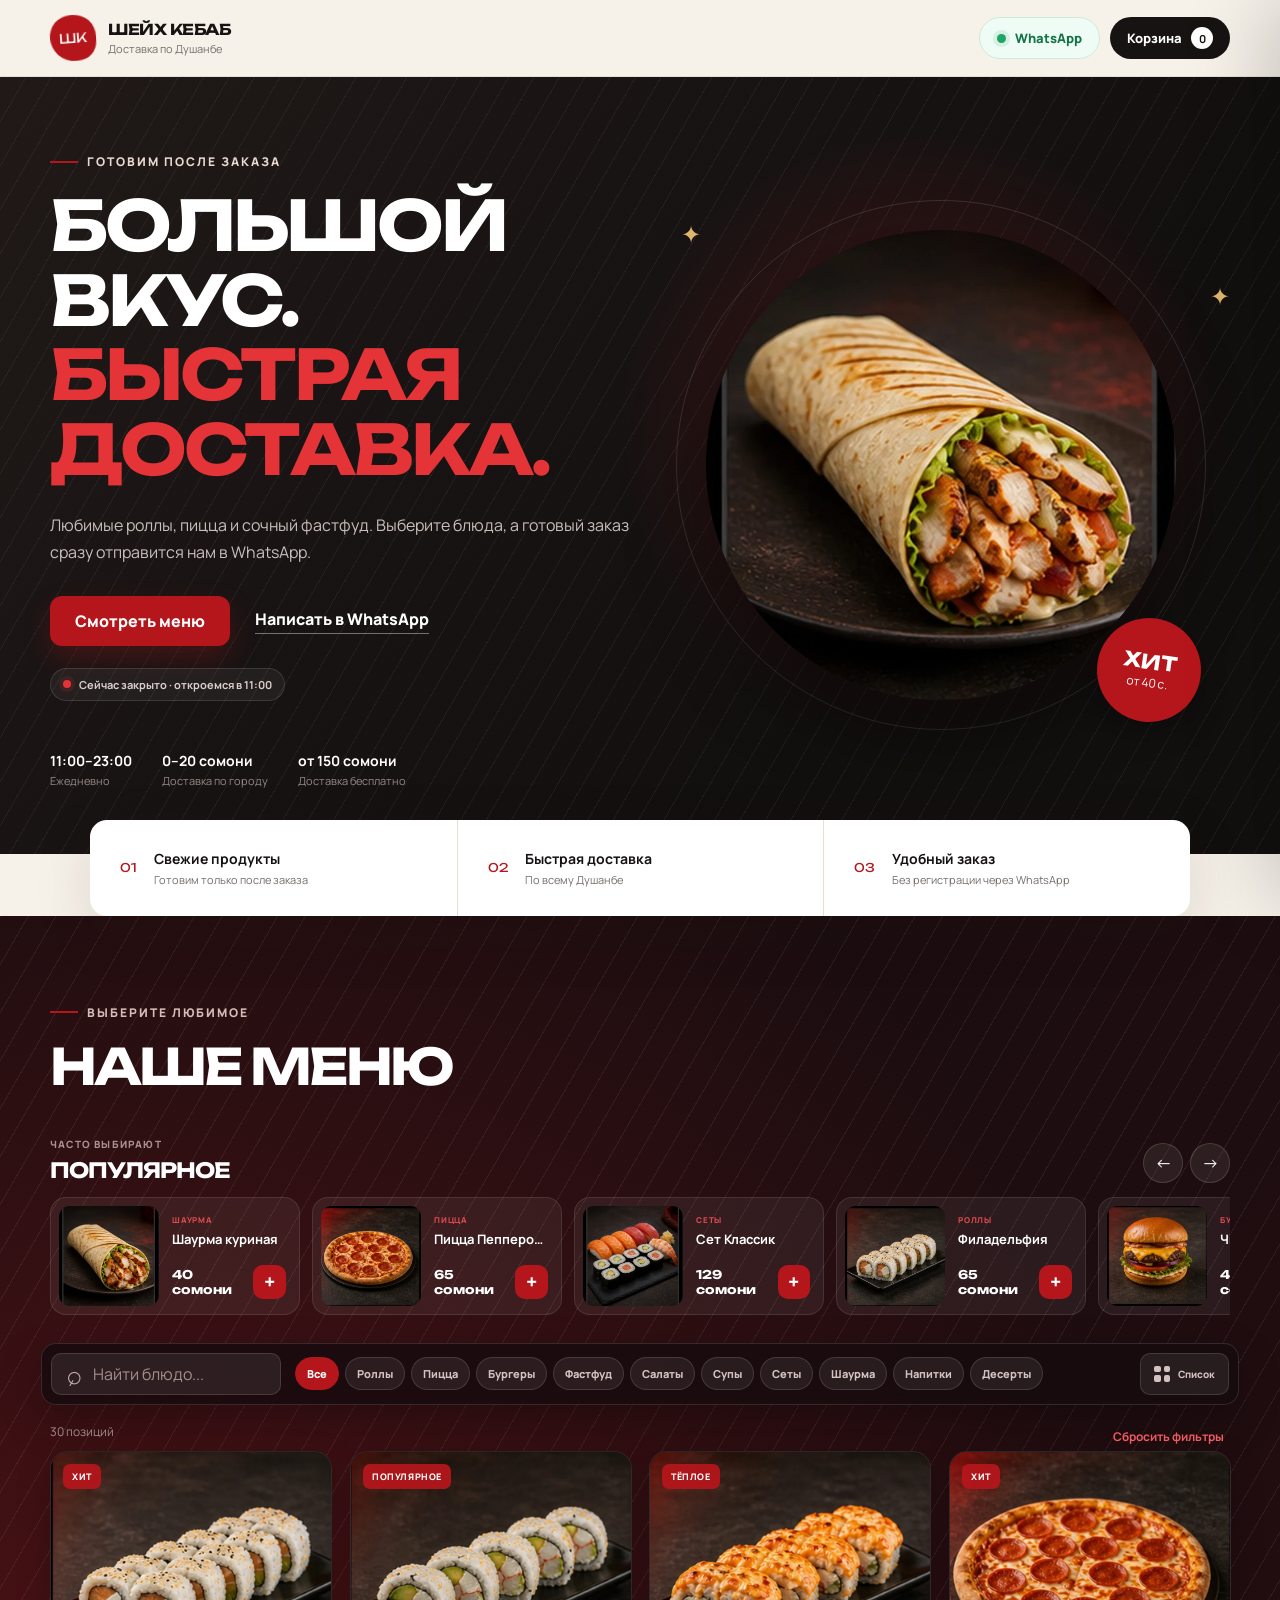
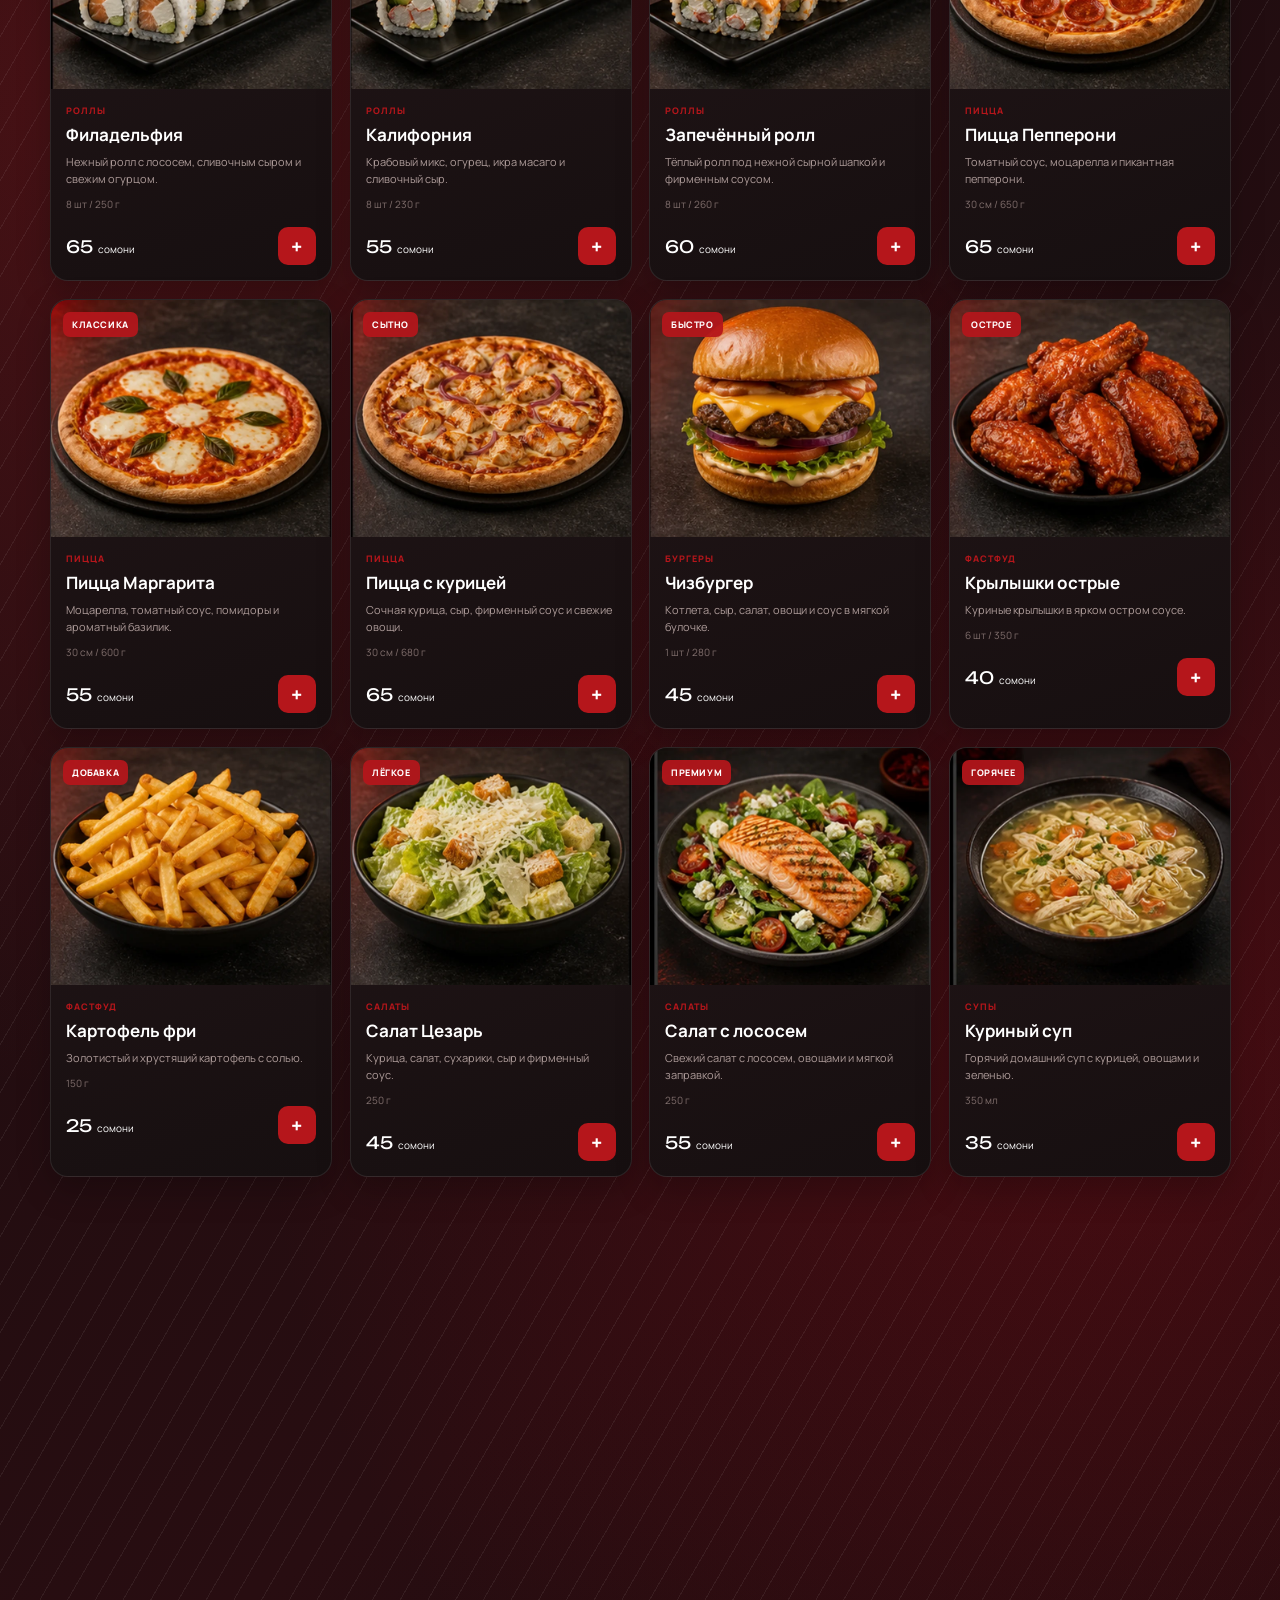
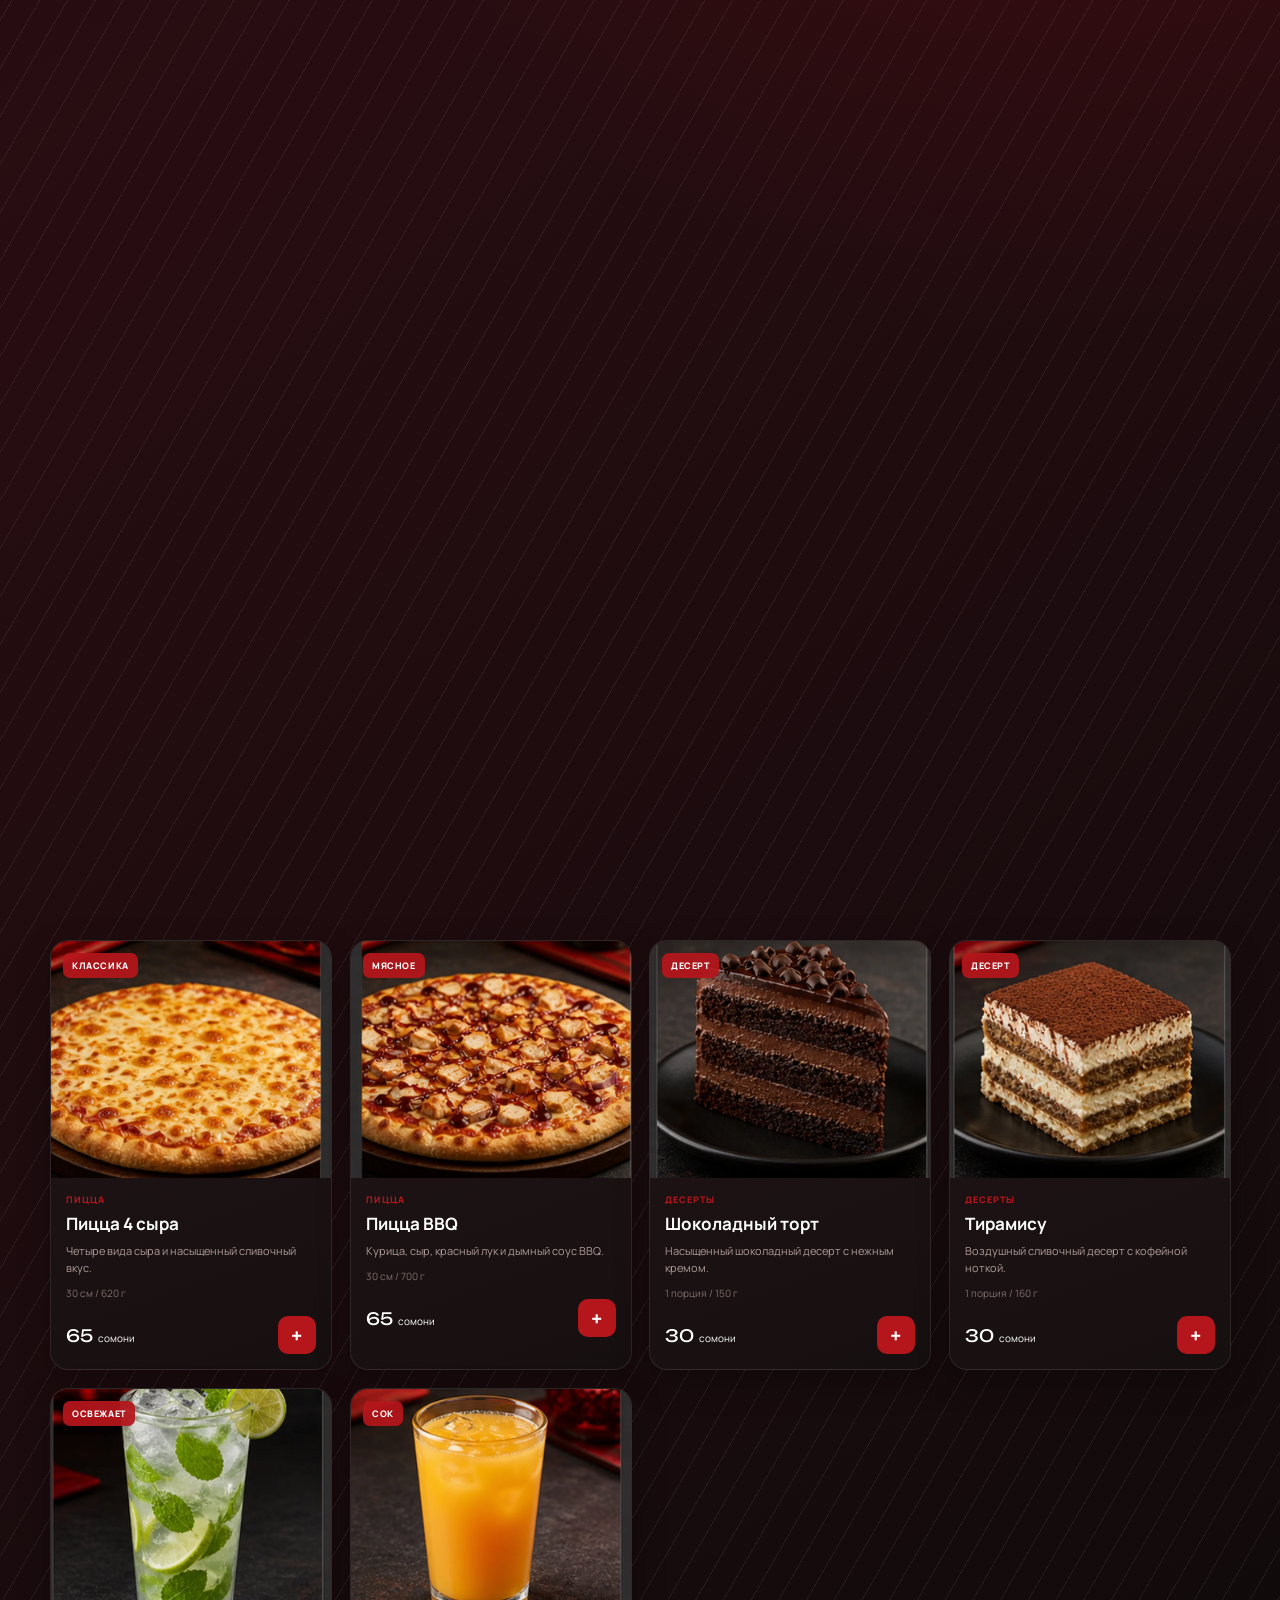
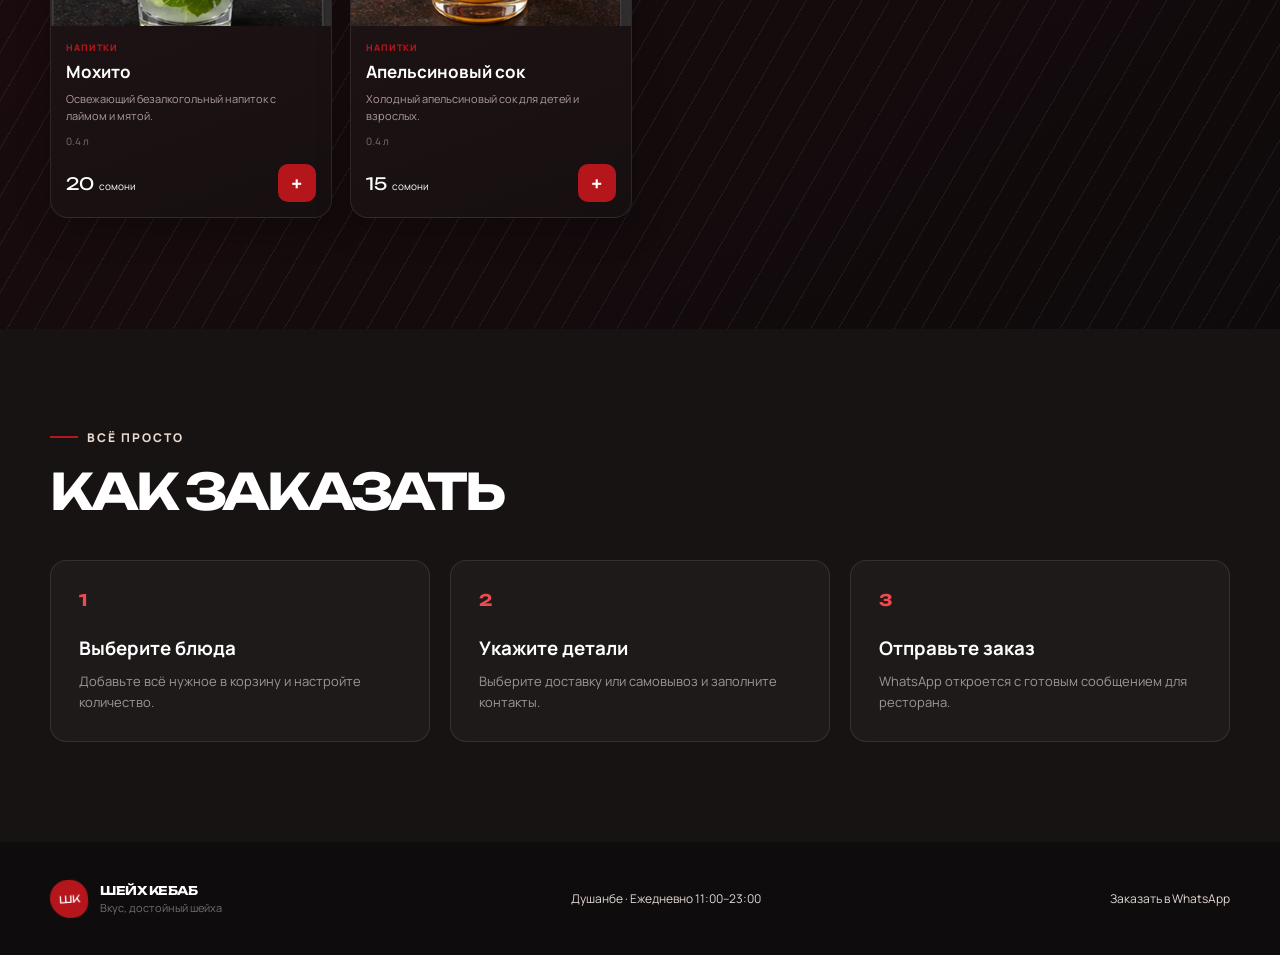
==== index.html @ 24f5cfa6 "первый комит" ====
<!doctype html>
<html lang="ru">
<head>
  <meta charset="UTF-8">
  <meta name="viewport" content="width=device-width, initial-scale=1.0, viewport-fit=cover">
  <meta name="theme-color" content="#a91418">
  <link rel="icon" href="data:image/svg+xml,%3Csvg xmlns='http://www.w3.org/2000/svg' viewBox='0 0 64 64'%3E%3Ccircle cx='32' cy='32' r='30' fill='%23b5161b'/%3E%3Ctext x='32' y='39' text-anchor='middle' font-size='22' font-family='Arial' font-weight='700' fill='white'%3E%D0%A8%D0%9A%3C/text%3E%3C/svg%3E">
  <meta name="description" content="Шейх Кебаб — быстрая доставка любимых блюд по Душанбе.">
  <title>Шейх Кебаб — доставка еды в Душанбе</title>
  <link rel="preconnect" href="https://fonts.googleapis.com">
  <link rel="preconnect" href="https://fonts.gstatic.com" crossorigin>
  <link href="https://fonts.googleapis.com/css2?family=Manrope:wght@400;500;600;700;800&family=Unbounded:wght@700;800&display=swap" rel="stylesheet">
  <link rel="stylesheet" href="style.css">
</head>
<body>
  <header class="site-header">
    <div class="header-inner">
      <a class="brand" href="#top" aria-label="Шейх Кебаб">
        <span class="brand-mark">ШК</span>
        <span>
          <strong>ШЕЙХ КЕБАБ</strong>
          <small>Доставка по Душанбе</small>
        </span>
      </a>
      <div class="header-actions">
        <a class="whatsapp-link" href="https://wa.me/992007884423" target="_blank" rel="noopener" aria-label="Написать в WhatsApp">
          <span class="whatsapp-dot"></span>
          <span>WhatsApp</span>
        </a>
        <button class="cart-button" type="button" data-open-cart>
          <span>Корзина</span>
          <b id="headerCartCount">0</b>
        </button>
      </div>
    </div>
  </header>

  <main id="top">
    <section class="hero">
      <div class="hero-content">
        <div class="hero-copy">
          <p class="eyebrow"><span></span> Готовим после заказа</p>
          <h1>БОЛЬШОЙ ВКУС.<br><em>БЫСТРАЯ ДОСТАВКА.</em></h1>
          <p class="hero-text">Любимые роллы, пицца и сочный фастфуд. Выберите блюда, а готовый заказ сразу отправится нам в WhatsApp.</p>
          <div class="hero-actions">
            <a class="primary-button" href="#menu">Смотреть меню</a>
            <a class="text-button" href="https://wa.me/992007884423" target="_blank" rel="noopener">Написать в WhatsApp</a>
          </div>
          <div class="restaurant-status" id="restaurantStatus" aria-live="polite">
            <i></i><span>Проверяем режим работы...</span>
          </div>
          <div class="hero-facts">
            <div><strong>11:00–23:00</strong><span>Ежедневно</span></div>
            <div><strong>0–20 сомони</strong><span>Доставка по городу</span></div>
            <div><strong>от 150 сомони</strong><span>Доставка бесплатно</span></div>
          </div>
        </div>
        <div class="hero-visual">
          <div class="hero-ring"></div>
          <img src="images/products/product-18.webp" alt="Фирменная шаурма Шейх Кебаб">
          <div class="hero-badge"><b>ХИТ</b><span>от 40 с.</span></div>
          <span class="spice spice-one">✦</span>
          <span class="spice spice-two">✦</span>
        </div>
      </div>
    </section>

    <section class="benefits" aria-label="Преимущества">
      <div class="benefit"><span>01</span><div><b>Свежие продукты</b><small>Готовим только после заказа</small></div></div>
      <div class="benefit"><span>02</span><div><b>Быстрая доставка</b><small>По всему Душанбе</small></div></div>
      <div class="benefit"><span>03</span><div><b>Удобный заказ</b><small>Без регистрации через WhatsApp</small></div></div>
    </section>

    <section class="menu-section" id="menu">
      <div class="section-heading">
        <div>
          <p class="eyebrow dark"><span></span> Выберите любимое</p>
          <h2>НАШЕ МЕНЮ</h2>
        </div>
      </div>

      <section class="popular-section" aria-labelledby="popularTitle">
        <div class="popular-heading">
          <div>
            <span>Часто выбирают</span>
            <h3 id="popularTitle">ПОПУЛЯРНОЕ</h3>
          </div>
          <div class="popular-arrows">
            <button type="button" data-popular-scroll="-1" aria-label="Популярные блюда назад">←</button>
            <button type="button" data-popular-scroll="1" aria-label="Популярные блюда вперёд">→</button>
          </div>
        </div>
        <div class="popular-list" id="popularList"></div>
      </section>

      <div class="menu-tools" id="menuTools">
        <label class="search-box">
          <span aria-hidden="true">⌕</span>
          <input id="searchInput" type="search" placeholder="Найти блюдо..." autocomplete="off">
        </label>
        <div class="category-picker" id="categoryPicker">
          <button class="category-toggle" id="categoryToggle" type="button" aria-haspopup="listbox" aria-expanded="false">
            <span>Категория</span>
            <strong id="selectedCategory">Все</strong>
            <i aria-hidden="true"></i>
          </button>
          <div class="category-menu" id="categoryMenu" role="listbox" aria-label="Выбрать категорию"></div>
        </div>
        <div class="categories" id="categories" aria-label="Категории меню"></div>
        <button class="view-toggle" id="viewToggle" type="button" aria-label="Показать блюда списком" aria-pressed="false">
          <i aria-hidden="true"><b></b><b></b><b></b><b></b></i><span>Список</span>
        </button>
      </div>
      <div class="results-line"><span id="resultCount"></span><button id="clearFilters" type="button">Сбросить фильтры</button></div>
      <div class="product-grid" id="productGrid"></div>
      <div class="empty-state" id="emptyState" hidden>
        <strong>Ничего не нашли</strong>
        <p>Попробуйте изменить запрос или выбрать другую категорию.</p>
      </div>
    </section>

    <section class="how-it-works">
      <div class="section-heading light">
        <div>
          <p class="eyebrow"><span></span> Всё просто</p>
          <h2>КАК ЗАКАЗАТЬ</h2>
        </div>
      </div>
      <div class="steps">
        <article><b>1</b><h3>Выберите блюда</h3><p>Добавьте всё нужное в корзину и настройте количество.</p></article>
        <article><b>2</b><h3>Укажите детали</h3><p>Выберите доставку или самовывоз и заполните контакты.</p></article>
        <article><b>3</b><h3>Отправьте заказ</h3><p>WhatsApp откроется с готовым сообщением для ресторана.</p></article>
      </div>
    </section>
  </main>

  <footer>
    <a class="brand footer-brand" href="#top">
      <span class="brand-mark">ШК</span>
      <span><strong>ШЕЙХ КЕБАБ</strong><small>Вкус, достойный шейха</small></span>
    </a>
    <p>Душанбе · Ежедневно 11:00–23:00</p>
    <a href="https://wa.me/992007884423" target="_blank" rel="noopener">Заказать в WhatsApp</a>
  </footer>

  <button class="floating-cart" type="button" data-open-cart hidden>
    <span>Корзина <b id="floatingCartCount">0</b></span>
    <strong id="floatingCartTotal">0 сомони</strong>
  </button>

  <div class="drawer-overlay" id="drawerOverlay"></div>
  <aside class="cart-drawer" id="cartDrawer" role="dialog" aria-modal="true" aria-hidden="true" inert>
    <div class="drawer-header">
      <div><p>Ваш заказ</p><h2>КОРЗИНА</h2></div>
      <button class="close-button" type="button" data-close-cart aria-label="Закрыть">×</button>
    </div>
    <div class="cart-content" id="cartContent"></div>
    <div class="checkout-panel" id="checkoutPanel">
      <div class="delivery-progress">
        <div><span id="deliveryMessage">До бесплатной доставки 150 сомони</span><b id="deliveryPercent">0%</b></div>
        <div class="progress-track"><i id="progressBar"></i></div>
      </div>
      <div class="order-totals">
        <div><span>Сумма</span><b id="subtotal">0 сомони</b></div>
        <div><span>Доставка</span><b id="deliveryCost">0 сомони</b></div>
        <div class="grand-total"><span>Итого</span><strong id="grandTotal">0 сомони</strong></div>
      </div>
      <button class="primary-button checkout-button" id="goCheckout" type="button">Оформить заказ</button>
    </div>
  </aside>

  <div class="modal" id="checkoutModal" role="dialog" aria-modal="true" aria-hidden="true" inert>
    <div class="modal-card">
      <button class="close-button modal-close" type="button" data-close-checkout aria-label="Закрыть">×</button>
      <p class="eyebrow dark"><span></span> Последний шаг</p>
      <h2>ОФОРМЛЕНИЕ</h2>
      <form id="checkoutForm">
        <label>Ваше имя<input name="name" required placeholder="Как к вам обращаться?"></label>
        <label>Номер телефона<input name="phone" type="tel" inputmode="tel" required placeholder="+992 00 788 44 23"></label>
        <fieldset>
          <legend>Как получить заказ?</legend>
          <div class="segmented">
            <label><input type="radio" name="fulfillment" value="delivery" checked><span>Доставка</span></label>
            <label><input type="radio" name="fulfillment" value="pickup"><span>Самовывоз</span></label>
          </div>
        </fieldset>
        <label id="addressField">Адрес доставки<input name="address" placeholder="Улица, дом, ориентир"></label>
        <label>Когда приготовить
          <select name="orderTime">
            <option value="Как можно скорее">Как можно скорее</option>
            <option value="Через 30 минут">Через 30 минут</option>
            <option value="Через 60 минут">Через 60 минут</option>
          </select>
        </label>
        <label>Способ оплаты
          <select name="payment">
            <option>Наличными</option>
            <option>Переводом</option>
          </select>
        </label>
        <label>Комментарий<textarea name="comment" rows="3" placeholder="Например: без лука, домофон не работает"></textarea></label>
        <div class="modal-total"><span>К оплате</span><strong id="modalTotal">0 сомони</strong></div>
        <button class="whatsapp-button" type="submit">Отправить заказ в WhatsApp</button>
        <p class="form-note">Откроется WhatsApp с полностью готовым текстом заказа.</p>
      </form>
    </div>
  </div>

  <div class="product-view" id="productView" role="dialog" aria-modal="true" aria-hidden="true" inert>
    <div class="product-view-backdrop" data-close-product></div>
    <article class="product-view-card">
      <button class="product-back" type="button" data-close-product aria-label="Закрыть карточку блюда">
        <span>×</span>
      </button>
      <div class="product-view-media" id="productViewMedia">
        <img id="productViewImage" src="" alt="">
        <span class="product-view-tag" id="productViewTag"></span>
        <div class="product-view-glow"></div>
      </div>
      <div class="product-view-info">
        <span class="product-view-category" id="productViewCategory"></span>
        <h2 id="productViewName"></h2>
        <p id="productViewDescription"></p>
        <div class="product-view-meta">
          <span id="productViewSize"></span>
          <strong id="productViewPrice"></strong>
        </div>
        <div class="product-view-action" id="productViewAction"></div>
        <button class="share-product" id="shareProduct" type="button">Поделиться блюдом</button>
        <small>Нажмите «добавить», затем оформите заказ через WhatsApp.</small>
      </div>
    </article>
  </div>

  <div class="toast" id="toast" role="status"></div>
  <script src="app.js"></script>
</body>
</html>
---- style.css ----
:root {
  --red: #b5161b;
  --red-dark: #851014;
  --ink: #171313;
  --muted: #756e6a;
  --cream: #f6f1e9;
  --white: #fff;
  --line: #e7dfd6;
  --green: #1fa463;
  --shadow: 0 18px 60px rgba(43, 24, 20, .12);
}

* { box-sizing: border-box; }
html { scroll-behavior: smooth; }
body {
  margin: 0;
  overflow-x: hidden;
  color: var(--ink);
  background: var(--cream);
  font-family: "Manrope", Arial, sans-serif;
}
body { padding-left: env(safe-area-inset-left); padding-right: env(safe-area-inset-right); }
body.locked { overflow: hidden; }
button, input, textarea, select { font: inherit; }
button, a { -webkit-tap-highlight-color: transparent; }
button { cursor: pointer; }
a { color: inherit; text-decoration: none; }
img { display: block; max-width: 100%; }

.site-header {
  position: sticky;
  top: 0;
  z-index: 40;
  background: rgba(246, 241, 233, .93);
  border-bottom: 1px solid rgba(23, 19, 19, .08);
  backdrop-filter: blur(18px);
  padding-top: env(safe-area-inset-top);
}
.header-inner {
  width: min(1180px, calc(100% - 40px));
  min-height: 76px;
  margin: auto;
  display: flex;
  align-items: center;
  justify-content: space-between;
}
.brand { display: inline-flex; align-items: center; gap: 12px; }
.brand-mark {
  width: 46px;
  height: 46px;
  display: grid;
  place-items: center;
  color: #fff;
  background: var(--red);
  border-radius: 50% 50% 44% 56%;
  font-family: "Unbounded", sans-serif;
  font-size: 13px;
  transform: rotate(-4deg);
}
.brand > span:last-child { display: flex; flex-direction: column; gap: 2px; }
.brand strong { font-family: "Unbounded", sans-serif; font-size: 15px; letter-spacing: -.5px; }
.brand small { color: var(--muted); font-size: 11px; }
.header-actions { display: flex; gap: 10px; align-items: center; }
.whatsapp-link, .cart-button {
  height: 42px;
  padding: 0 17px;
  border-radius: 999px;
  display: inline-flex;
  align-items: center;
  gap: 9px;
  font-size: 13px;
  font-weight: 800;
}
.whatsapp-link { border: 1px solid #cfe9dc; color: #147348; background: #effbf5; }
.whatsapp-dot { width: 9px; height: 9px; border-radius: 50%; background: var(--green); box-shadow: 0 0 0 4px rgba(31,164,99,.12); }
.cart-button { border: 0; color: #fff; background: var(--ink); }
.cart-button b {
  min-width: 22px;
  height: 22px;
  display: grid;
  place-items: center;
  border-radius: 50%;
  color: var(--ink);
  background: #fff;
  font-size: 11px;
}

.hero {
  position: relative;
  overflow: hidden;
  color: #fff;
  background:
    radial-gradient(circle at 72% 46%, rgba(193, 31, 37, .34), transparent 30%),
    linear-gradient(130deg, #201918 0%, #120f0f 70%);
}
.hero::before {
  content: "";
  position: absolute;
  inset: 0;
  opacity: .05;
  background-image: repeating-linear-gradient(120deg, #fff 0 1px, transparent 1px 22px);
}
.hero-content {
  position: relative;
  width: min(1180px, calc(100% - 40px));
  min-height: 610px;
  margin: auto;
  display: grid;
  grid-template-columns: 1.02fr .98fr;
  align-items: center;
}
.hero-copy { padding: 76px 0 66px; position: relative; z-index: 2; }
.eyebrow {
  display: flex;
  align-items: center;
  gap: 9px;
  margin: 0 0 18px;
  color: #e8d9d1;
  font-size: 12px;
  font-weight: 800;
  letter-spacing: 2px;
  text-transform: uppercase;
}
.eyebrow span { width: 28px; height: 2px; background: var(--red); }
.eyebrow.dark { color: var(--muted); }
.hero h1, .section-heading h2, .drawer-header h2, .modal h2 {
  margin: 0;
  font-family: "Unbounded", sans-serif;
  letter-spacing: -3px;
  line-height: 1.08;
}
.hero h1 { max-width: 720px; font-size: clamp(42px, 5.4vw, 72px); }
.hero h1 em { color: #e53438; font-style: normal; }
.hero-text { max-width: 610px; margin: 25px 0 30px; color: #c9bfbb; font-size: 16px; line-height: 1.7; }
.hero-actions { display: flex; align-items: center; gap: 25px; }
.restaurant-status {
  width: fit-content;
  margin-top: 22px;
  padding: 8px 12px;
  display: inline-flex;
  align-items: center;
  gap: 8px;
  border: 1px solid rgba(255,255,255,.12);
  border-radius: 999px;
  color: #d9ceca;
  background: rgba(255,255,255,.05);
  font-size: 11px;
  font-weight: 700;
}
.restaurant-status i { width: 8px; height: 8px; border-radius: 50%; background: #e0a139; box-shadow: 0 0 0 4px rgba(224,161,57,.12); }
.restaurant-status.open i { background: var(--green); box-shadow: 0 0 0 4px rgba(31,164,99,.13); }
.restaurant-status.closed i { background: #e53438; box-shadow: 0 0 0 4px rgba(229,52,56,.13); }
.primary-button {
  min-height: 50px;
  padding: 0 25px;
  border: 0;
  border-radius: 12px;
  display: inline-flex;
  align-items: center;
  justify-content: center;
  color: #fff;
  background: var(--red);
  box-shadow: 0 12px 26px rgba(181, 22, 27, .26);
  font-weight: 800;
  transition: .2s ease;
}
.primary-button:hover { transform: translateY(-2px); background: #cb1b21; }
.text-button { font-weight: 800; border-bottom: 1px solid rgba(255,255,255,.4); padding-bottom: 3px; }
.hero-facts { display: flex; gap: 30px; margin-top: 50px; }
.hero-facts div { display: flex; flex-direction: column; gap: 3px; }
.hero-facts strong { font-size: 14px; }
.hero-facts span { color: #948a86; font-size: 11px; }
.hero-visual { position: relative; align-self: stretch; display: grid; place-items: center; }
.hero-visual img {
  position: relative;
  z-index: 2;
  width: min(470px, 92%);
  aspect-ratio: 1;
  object-fit: cover;
  border-radius: 50%;
  box-shadow: 0 35px 80px rgba(0,0,0,.48);
}
.hero-ring {
  position: absolute;
  width: 530px;
  height: 530px;
  border: 1px solid rgba(255,255,255,.12);
  border-radius: 50%;
}
.hero-ring::before, .hero-ring::after {
  content: "";
  position: absolute;
  border-radius: 50%;
  border: 1px dashed rgba(255,255,255,.1);
}
.hero-ring::before { inset: 30px; }
.hero-ring::after { inset: 72px; }
.hero-badge {
  position: absolute;
  z-index: 3;
  right: 5%;
  bottom: 17%;
  width: 104px;
  height: 104px;
  display: flex;
  flex-direction: column;
  align-items: center;
  justify-content: center;
  border-radius: 50%;
  background: var(--red);
  transform: rotate(8deg);
  box-shadow: 0 12px 28px rgba(0,0,0,.28);
}
.hero-badge b { font-family: "Unbounded"; font-size: 20px; }
.hero-badge span { font-size: 12px; }
.spice { position: absolute; color: #dfb66c; font-size: 24px; }
.spice-one { left: 5%; top: 18%; }
.spice-two { right: 0; top: 26%; }

.benefits {
  width: min(1100px, calc(100% - 40px));
  margin: -34px auto 0;
  position: relative;
  z-index: 4;
  display: grid;
  grid-template-columns: repeat(3, 1fr);
  background: #fff;
  border-radius: 17px;
  box-shadow: var(--shadow);
}
.benefit { min-height: 96px; padding: 22px 30px; display: flex; gap: 17px; align-items: center; }
.benefit + .benefit { border-left: 1px solid var(--line); }
.benefit > span { color: var(--red); font-family: "Unbounded"; font-size: 12px; }
.benefit div { display: flex; flex-direction: column; gap: 4px; }
.benefit b { font-size: 14px; }
.benefit small { color: var(--muted); font-size: 11px; }

.menu-section {
  width: min(1180px, calc(100% - 40px));
  margin: auto;
  padding: 88px 0 110px;
  position: relative;
  isolation: isolate;
  color: #fff;
}
.menu-section::before {
  content: "";
  position: absolute;
  z-index: -2;
  inset: 0 50%;
  width: 100vw;
  transform: translateX(-50%);
  background:
    radial-gradient(circle at 10% 18%, rgba(218, 31, 38, .24), transparent 28%),
    radial-gradient(circle at 88% 42%, rgba(130, 11, 19, .35), transparent 32%),
    linear-gradient(145deg, #160d0f 0%, #280d11 48%, #0e0a0b 100%);
}
.menu-section::after {
  content: "";
  position: absolute;
  z-index: -1;
  inset: 0 50%;
  width: 100vw;
  transform: translateX(-50%);
  opacity: .065;
  background-image: repeating-linear-gradient(120deg, #fff 0 1px, transparent 1px 24px);
  pointer-events: none;
}
.section-heading { display: flex; align-items: end; justify-content: space-between; gap: 25px; }
.section-heading h2, .drawer-header h2, .modal h2 { font-size: clamp(32px, 4vw, 50px); }
.menu-section .eyebrow.dark { color: #d6bdba; }
.menu-section .section-heading h2 { color: #fff; }
.popular-section { margin: 38px 0 28px; }
.popular-heading { margin-bottom: 14px; display: flex; align-items: end; justify-content: space-between; }
.popular-heading span { color: #aa918e; font-size: 10px; font-weight: 800; letter-spacing: 1.2px; text-transform: uppercase; }
.popular-heading h3 { margin: 4px 0 0; font-family: "Unbounded"; font-size: 21px; letter-spacing: -1px; }
.popular-arrows { display: flex; gap: 7px; }
.popular-arrows button {
  width: 40px;
  height: 40px;
  border: 1px solid rgba(255,255,255,.14);
  border-radius: 50%;
  color: #fff;
  background: rgba(255,255,255,.07);
  font-size: 17px;
}
.popular-list {
  display: grid;
  grid-auto-flow: column;
  grid-auto-columns: minmax(250px, 30%);
  gap: 12px;
  overflow-x: auto;
  scroll-snap-type: x mandatory;
  scrollbar-width: none;
  overscroll-behavior-inline: contain;
}
.popular-list::-webkit-scrollbar { display: none; }
.popular-card {
  min-height: 116px;
  padding: 8px;
  display: grid;
  grid-template-columns: 100px 1fr;
  gap: 13px;
  scroll-snap-align: start;
  border: 1px solid rgba(255,255,255,.1);
  border-radius: 16px;
  color: #fff;
  background: rgba(255,255,255,.06);
}
.popular-card > button:first-child { padding: 0; overflow: hidden; border: 0; border-radius: 11px; background: #211918; }
.popular-card img { width: 100%; height: 100%; object-fit: cover; }
.popular-card div { min-width: 0; padding: 8px 5px 7px 0; display: flex; flex-direction: column; }
.popular-card small { color: #df4a4f; font-size: 8px; font-weight: 800; letter-spacing: .8px; text-transform: uppercase; }
.popular-card strong { margin-top: 5px; overflow: hidden; text-overflow: ellipsis; white-space: nowrap; font-size: 13px; }
.popular-card footer { margin-top: auto; padding: 0; display: flex; flex-direction: row; color: #fff; background: none; font-size: 12px; text-align: left; }
.popular-card footer b { font-family: "Unbounded"; font-size: 12px; }
.popular-card .add-button { width: 34px; height: 34px; margin-left: auto; }
.menu-tools {
  position: sticky;
  z-index: 25;
  top: 76px;
  margin: 24px -9px 18px;
  padding: 9px;
  display: flex;
  align-items: center;
  gap: 14px;
  border: 1px solid rgba(255,255,255,.12);
  border-radius: 15px;
  background: rgba(22, 12, 14, .82);
  box-shadow: 0 16px 40px rgba(0,0,0,.28);
  backdrop-filter: blur(18px);
}
.search-box {
  width: 230px;
  flex: 0 0 auto;
  height: 42px;
  padding: 0 13px;
  display: flex;
  align-items: center;
  gap: 10px;
  border: 1px solid rgba(255,255,255,.13);
  border-radius: 10px;
  color: #fff;
  background: rgba(255,255,255,.08);
}
.search-box span { font-size: 27px; line-height: 0; color: #c4adaa; transform: rotate(-15deg); }
.search-box input { width: 100%; border: 0; outline: 0; color: #fff; background: transparent; }
.search-box input::placeholder { color: #a58f8d; }
.category-picker { display: none; position: relative; }
.category-toggle {
  width: 100%;
  height: 42px;
  padding: 5px 38px 4px 12px;
  position: relative;
  display: flex;
  flex-direction: column;
  align-items: flex-start;
  justify-content: center;
  border: 1px solid rgba(255,255,255,.14);
  border-radius: 10px;
  color: #fff;
  background: rgba(255,255,255,.09);
  text-align: left;
}
.category-toggle span { color: #b99f9d; font-size: 7px; font-weight: 800; letter-spacing: .8px; text-transform: uppercase; }
.category-toggle strong { max-width: 100%; overflow: hidden; text-overflow: ellipsis; white-space: nowrap; font-size: 11px; }
.category-toggle i {
  position: absolute;
  right: 13px;
  top: 17px;
  width: 7px;
  height: 7px;
  border-right: 2px solid #fff;
  border-bottom: 2px solid #fff;
  transform: rotate(45deg);
  transition: transform .2s ease;
}
.category-picker.open .category-toggle i { transform: rotate(225deg) translate(-2px, -2px); }
.category-menu {
  position: absolute;
  z-index: 50;
  right: 0;
  top: calc(100% + 8px);
  width: 210px;
  max-height: min(360px, 55vh);
  padding: 7px;
  overflow-y: auto;
  opacity: 0;
  visibility: hidden;
  transform: translateY(-7px) scale(.98);
  transform-origin: top right;
  border: 1px solid rgba(255,255,255,.13);
  border-radius: 14px;
  background: rgba(25, 12, 15, .98);
  box-shadow: 0 22px 55px rgba(0,0,0,.48);
  backdrop-filter: blur(18px);
  transition: .2s ease;
}
.category-picker.open .category-menu { opacity: 1; visibility: visible; transform: translateY(0) scale(1); }
.category-option {
  width: 100%;
  min-height: 38px;
  padding: 0 11px;
  display: flex;
  align-items: center;
  justify-content: space-between;
  border: 0;
  border-radius: 9px;
  color: #d5c7c5;
  background: transparent;
  font-size: 11px;
  font-weight: 700;
  text-align: left;
}
.category-option:hover { background: rgba(255,255,255,.07); }
.category-option.active { color: #fff; background: var(--red); }
.category-option.active::after { content: "✓"; font-weight: 900; }
.categories { min-width: 0; flex: 1; display: flex; gap: 6px; padding: 0; overflow-x: auto; scrollbar-width: none; }
.categories::-webkit-scrollbar { display: none; }
.view-toggle {
  height: 42px;
  padding: 0 13px;
  flex: 0 0 auto;
  display: inline-flex;
  align-items: center;
  gap: 8px;
  border: 1px solid rgba(255,255,255,.13);
  border-radius: 10px;
  color: #d4c2c0;
  background: rgba(255,255,255,.07);
  font-size: 10px;
  font-weight: 800;
  transition: color .2s ease, border-color .2s ease, background .2s ease;
}
.view-toggle:hover, .view-toggle[aria-pressed="true"] { color: #fff; border-color: rgba(255,255,255,.25); background: rgba(255,255,255,.13); }
.view-toggle i {
  width: 16px;
  height: 16px;
  display: grid;
  grid-template-columns: repeat(2, 1fr);
  gap: 3px;
}
.view-toggle i b { display: block; border-radius: 2px; background: currentColor; transition: .2s ease; }
.view-toggle[aria-pressed="true"] i { grid-template-columns: 4px 1fr; row-gap: 3px; }
.category-button {
  flex: 0 0 auto;
  padding: 8px 11px;
  border: 1px solid rgba(255,255,255,.13);
  border-radius: 999px;
  color: #d4c2c0;
  background: rgba(255,255,255,.07);
  font-size: 11px;
  font-weight: 800;
}
.category-button.active { color: #fff; background: var(--red); border-color: var(--red); }
.results-line {
  min-height: 28px;
  display: flex;
  justify-content: space-between;
  color: #ad9694;
  font-size: 12px;
}
.results-line button { border: 0; color: #ff6267; background: none; font-size: 12px; font-weight: 700; }
.product-grid { display: grid; grid-template-columns: repeat(4, 1fr); gap: 18px; overflow-anchor: none; }
.product-grid.list-view { grid-template-columns: repeat(2, 1fr); }
.product-grid.list-view .product-card { min-height: 190px; display: grid; grid-template-columns: 42% 58%; }
.product-grid.list-view .product-image { height: 100%; aspect-ratio: auto; }
.product-grid.list-view .product-body { min-height: 190px; }
.product-card {
  overflow: hidden;
  position: relative;
  border: 1px solid rgba(255,255,255,.09);
  border-radius: 18px;
  background: linear-gradient(160deg, #221517, #160f10);
  box-shadow: 0 12px 34px rgba(0,0,0,.24);
  opacity: 0;
  transition: opacity .55s ease, transform .55s cubic-bezier(.2,.8,.2,1), box-shadow .25s ease;
  transform: perspective(900px) rotateX(var(--tilt-x, 0deg)) rotateY(var(--tilt-y, 0deg)) translateY(var(--lift, 0));
  transform-style: preserve-3d;
  will-change: transform;
}
.product-card.reveal-visible { opacity: 1; }
.product-card:not(.reveal-visible) { --lift: 34px; }
.product-card:hover { --lift: -5px; box-shadow: 0 22px 55px rgba(0,0,0,.4); }
.product-card:focus-visible { outline: 3px solid rgba(181,22,27,.28); outline-offset: 4px; }
.product-image { width: 100%; padding: 0; display: block; position: relative; aspect-ratio: 1.18; overflow: hidden; border: 0; background: #271e1c; text-align: left; }
.product-image img {
  width: 100%;
  height: 100%;
  object-fit: cover;
  transform: scale(1.035) translateY(var(--scroll-y, 0));
  transition: transform .35s ease;
}
.product-card:hover .product-image img, .product-card.is-tilting .product-image img {
  transform: scale(1.07) translate(var(--image-x, 0), calc(var(--image-y, 0px) + var(--scroll-y, 0px)));
}
.product-image, .product-body { cursor: pointer; }
.product-tag {
  position: absolute;
  left: 12px;
  top: 12px;
  padding: 6px 9px;
  border-radius: 7px;
  color: #fff;
  background: rgba(181, 22, 27, .93);
  font-size: 9px;
  font-weight: 800;
  text-transform: uppercase;
  letter-spacing: .6px;
}
.product-body { min-height: 174px; padding: 15px; display: flex; flex-direction: column; }
.product-category { color: var(--red); font-size: 9px; font-weight: 800; letter-spacing: 1px; text-transform: uppercase; }
.product-card h3 { margin: 7px 0 8px; color: #fff; font-size: 17px; line-height: 1.25; }
.product-desc {
  margin: 0;
  color: #ad9b99;
  display: -webkit-box;
  overflow: hidden;
  -webkit-line-clamp: 2;
  -webkit-box-orient: vertical;
  font-size: 11px;
  line-height: 1.55;
}
.product-size { margin-top: 10px; color: #806f6d; font-size: 10px; }
.product-footer { margin-top: auto; padding-top: 16px; display: flex; align-items: center; justify-content: space-between; }
.product-price { font-family: "Unbounded"; font-size: 17px; }
.product-price { color: #fff; }
.product-price small { font-family: "Manrope"; font-size: 10px; }
.add-button, .quantity-control button {
  border: 0;
  display: grid;
  place-items: center;
  font-weight: 800;
}
.add-button { width: 38px; height: 38px; border-radius: 10px; color: #fff; background: var(--red); font-size: 20px; }
.card-quantity { display: flex; align-items: center; gap: 8px; font-size: 12px; font-weight: 800; }
.card-quantity button { width: 30px; height: 30px; border-radius: 8px; background: #f1ece6; }
.empty-state { padding: 80px 20px; text-align: center; }
.empty-state strong { font-family: "Unbounded"; font-size: 22px; }
.empty-state p { color: #aa9693; }

.how-it-works { padding: 100px max(20px, calc((100% - 1180px) / 2)); color: #fff; background: var(--ink); }
.section-heading.light h2 { color: #fff; }
.steps { display: grid; grid-template-columns: repeat(3, 1fr); gap: 20px; margin-top: 42px; }
.steps article { padding: 28px; border: 1px solid rgba(255,255,255,.1); border-radius: 16px; background: rgba(255,255,255,.03); }
.steps b { color: #ef4a4f; font-family: "Unbounded"; }
.steps h3 { margin: 24px 0 10px; }
.steps p { margin: 0; color: #9f9692; font-size: 13px; line-height: 1.65; }

footer {
  padding: 36px max(20px, calc((100% - 1180px) / 2));
  display: flex;
  justify-content: space-between;
  align-items: center;
  color: #e2d8d4;
  background: #0e0c0c;
  font-size: 12px;
}
.footer-brand .brand-mark { width: 38px; height: 38px; font-size: 10px; }
.footer-brand strong { color: #fff; font-size: 12px; }
.footer-brand small { color: #766e6b; }

.floating-cart {
  display: none;
  position: fixed;
  z-index: 30;
  left: 14px;
  right: 14px;
  bottom: calc(14px + env(safe-area-inset-bottom));
  min-height: 58px;
  padding: 0 19px;
  align-items: center;
  justify-content: space-between;
  border: 0;
  border-radius: 14px;
  color: #fff;
  background: var(--red);
  box-shadow: 0 14px 35px rgba(109, 11, 15, .35);
  font-size: 13px;
}
.floating-cart span { display: flex; align-items: center; gap: 8px; font-weight: 800; }
.floating-cart span b { min-width: 23px; height: 23px; display: grid; place-items: center; border-radius: 50%; background: #fff; color: var(--red); font-size: 10px; }

.drawer-overlay {
  position: fixed;
  inset: 0;
  z-index: 60;
  opacity: 0;
  visibility: hidden;
  background: rgba(13, 10, 10, .62);
  backdrop-filter: blur(3px);
  transition: .25s ease;
}
.drawer-overlay.open { opacity: 1; visibility: visible; }
.cart-drawer {
  position: fixed;
  z-index: 70;
  right: 0;
  top: 0;
  width: min(470px, 100%);
  height: 100dvh;
  display: flex;
  flex-direction: column;
  transform: translateX(102%);
  background: var(--cream);
  box-shadow: -20px 0 80px rgba(0,0,0,.2);
  transition: transform .3s ease;
  padding-top: env(safe-area-inset-top);
  padding-bottom: env(safe-area-inset-bottom);
}
.cart-drawer.open { transform: translateX(0); }
.drawer-header { padding: 26px; display: flex; justify-content: space-between; align-items: start; border-bottom: 1px solid var(--line); }
.drawer-header p { margin: 0 0 3px; color: var(--red); font-size: 10px; font-weight: 800; text-transform: uppercase; letter-spacing: 1px; }
.drawer-header h2 { font-size: 28px; letter-spacing: -2px; }
.close-button { width: 40px; height: 40px; border: 1px solid var(--line); border-radius: 50%; color: var(--ink); background: #fff; font-size: 25px; line-height: 1; }
.cart-content { flex: 1; padding: 8px 26px; overflow-y: auto; }
.cart-empty { height: 100%; display: grid; place-content: center; text-align: center; }
.cart-empty b { font-family: "Unbounded"; font-size: 20px; }
.cart-empty p { max-width: 260px; color: var(--muted); font-size: 13px; line-height: 1.6; }
.cart-item { padding: 18px 0; display: grid; grid-template-columns: 74px 1fr auto; gap: 13px; border-bottom: 1px solid var(--line); }
.cart-item img { width: 74px; height: 74px; border-radius: 12px; object-fit: cover; }
.cart-item h4 { margin: 3px 0 7px; font-size: 13px; }
.cart-item-price { color: var(--red); font-size: 12px; font-weight: 800; }
.quantity-control { display: flex; align-items: center; gap: 9px; margin-top: 10px; font-size: 12px; font-weight: 800; }
.quantity-control button { width: 27px; height: 27px; border: 1px solid var(--line); border-radius: 7px; background: #fff; }
.remove-item { align-self: start; border: 0; color: #aaa09b; background: none; font-size: 18px; }
.checkout-panel { padding: 20px 26px 25px; border-top: 1px solid var(--line); background: #fff; }
.delivery-progress > div:first-child { display: flex; justify-content: space-between; color: var(--muted); font-size: 10px; }
.progress-track { height: 6px; margin-top: 8px; overflow: hidden; border-radius: 99px; background: #eee8e2; }
.progress-track i { display: block; width: 0; height: 100%; border-radius: inherit; background: var(--green); transition: width .3s ease; }
.order-totals { margin: 18px 0; display: grid; gap: 8px; font-size: 12px; }
.order-totals div { display: flex; justify-content: space-between; }
.grand-total { margin-top: 7px; padding-top: 14px; border-top: 1px dashed var(--line); align-items: end; }
.grand-total strong { font-family: "Unbounded"; font-size: 20px; }
.checkout-button { width: 100%; }

.modal {
  position: fixed;
  inset: 0;
  z-index: 90;
  padding: calc(20px + env(safe-area-inset-top)) calc(20px + env(safe-area-inset-right)) calc(20px + env(safe-area-inset-bottom)) calc(20px + env(safe-area-inset-left));
  display: grid;
  place-items: center;
  opacity: 0;
  visibility: hidden;
  background: rgba(13, 10, 10, .72);
  backdrop-filter: blur(5px);
  transition: .25s ease;
}
.modal.open { opacity: 1; visibility: visible; }
.modal-card {
  position: relative;
  width: min(560px, 100%);
  max-height: calc(100dvh - 40px);
  padding: 34px;
  overflow-y: auto;
  border-radius: 20px;
  background: var(--cream);
  box-shadow: var(--shadow);
  transform: translateY(20px);
  transition: transform .25s ease;
}
.modal.open .modal-card { transform: translateY(0); }
.modal-close { position: absolute; right: 20px; top: 20px; }
.modal h2 { margin-bottom: 25px; font-size: 34px; }
.modal form { display: grid; grid-template-columns: 1fr 1fr; gap: 16px; }
.modal form > label, .modal fieldset { display: grid; gap: 7px; margin: 0; color: #514a46; font-size: 11px; font-weight: 800; }
.modal form > label:first-child, .modal fieldset, #addressField, .modal form > label:last-of-type, .modal-total, .whatsapp-button, .form-note { grid-column: 1 / -1; }
.modal input, .modal textarea, .modal select {
  width: 100%;
  border: 1px solid var(--line);
  border-radius: 10px;
  outline: 0;
  background: #fff;
}
.modal input, .modal select { height: 46px; padding: 0 13px; }
.modal textarea { padding: 13px; resize: vertical; }
.modal input:focus, .modal textarea:focus, .modal select:focus { border-color: var(--red); }
.modal fieldset { padding: 0; border: 0; }
.modal legend { margin-bottom: 7px; }
.segmented { display: grid; grid-template-columns: 1fr 1fr; gap: 8px; }
.segmented label { position: relative; }
.segmented input { position: absolute; opacity: 0; pointer-events: none; }
.segmented span { min-height: 46px; display: grid; place-items: center; border: 1px solid var(--line); border-radius: 10px; background: #fff; }
.segmented input:checked + span { color: #fff; border-color: var(--red); background: var(--red); }
.modal-total { padding: 16px 0 5px; display: flex; justify-content: space-between; align-items: end; border-top: 1px dashed var(--line); }
.modal-total span { font-size: 12px; }
.modal-total strong { font-family: "Unbounded"; font-size: 22px; }
.whatsapp-button { min-height: 52px; border: 0; border-radius: 11px; color: #fff; background: var(--green); font-weight: 800; }
.form-note { margin: -7px 0 0; color: var(--muted); text-align: center; font-size: 10px; }
.toast {
  position: fixed;
  z-index: 100;
  left: 50%;
  bottom: calc(24px + env(safe-area-inset-bottom));
  padding: 12px 18px;
  opacity: 0;
  pointer-events: none;
  transform: translate(-50%, 15px);
  border-radius: 10px;
  color: #fff;
  background: var(--ink);
  box-shadow: var(--shadow);
  font-size: 12px;
  font-weight: 700;
  transition: .25s ease;
}
.toast.show { opacity: 1; transform: translate(-50%, 0); }

.product-view {
  position: fixed;
  inset: 0;
  z-index: 85;
  display: grid;
  place-items: center;
  padding: calc(20px + env(safe-area-inset-top)) calc(20px + env(safe-area-inset-right)) calc(20px + env(safe-area-inset-bottom)) calc(20px + env(safe-area-inset-left));
  opacity: 0;
  visibility: hidden;
  transition: opacity .24s ease, visibility .24s ease;
}
.product-view.open { opacity: 1; visibility: visible; }
.product-view-backdrop {
  position: absolute;
  inset: 0;
  background: rgba(11, 8, 8, .68);
  backdrop-filter: blur(7px);
}
.product-view-card {
  position: relative;
  width: min(760px, 100%);
  max-height: min(680px, calc(100dvh - 40px));
  overflow-x: hidden;
  overflow-y: auto;
  display: grid;
  grid-template-columns: 48% 52%;
  border: 1px solid rgba(255,255,255,.09);
  border-radius: 22px;
  color: #fff;
  background: linear-gradient(145deg, #211517, #130e0f);
  box-shadow: 0 28px 90px rgba(0,0,0,.52);
  transform: translateY(24px) scale(.94);
  transition: transform .32s cubic-bezier(.2,.8,.2,1), opacity .22s ease;
}
.product-view.open .product-view-card { transform: translateY(0) scale(1); }
.product-back {
  position: absolute;
  z-index: 4;
  right: 14px;
  top: 14px;
  width: 42px;
  height: 42px;
  padding: 0;
  display: grid;
  place-items: center;
  border: 1px solid rgba(255,255,255,.2);
  border-radius: 50%;
  color: #fff;
  background: rgba(18,14,14,.6);
  backdrop-filter: blur(12px);
  font-size: 0;
}
.product-back span { font-size: 28px; line-height: 1; transition: transform .2s ease; }
.product-back:hover span { transform: rotate(90deg); }
.product-view-media { position: relative; min-height: 480px; overflow: hidden; background: #211918; }
.product-view-media img { width: 100%; height: 100%; object-fit: cover; transition: transform .5s cubic-bezier(.2,.8,.2,1); }
.product-view.open .product-view-media img { animation: productReveal .7s cubic-bezier(.2,.8,.2,1) both; }
.product-view-tag { position: absolute; z-index: 2; left: 22px; bottom: 22px; padding: 8px 12px; border-radius: 8px; background: var(--red); font-size: 10px; font-weight: 800; text-transform: uppercase; letter-spacing: 1px; }
.product-view-glow { position: absolute; inset: auto -20% -40% 0; height: 65%; pointer-events: none; background: radial-gradient(circle, rgba(213,33,39,.36), transparent 65%); }
.product-view-info { min-width: 0; padding: 58px 34px 32px; display: flex; flex-direction: column; justify-content: center; }
.product-view-category { color: #ef4a4f; font-size: 11px; font-weight: 800; text-transform: uppercase; letter-spacing: 2px; }
.product-view-info h2 { margin: 12px 0 15px; overflow-wrap: anywhere; font-family: "Unbounded"; font-size: clamp(25px, 3.2vw, 38px); line-height: 1.08; letter-spacing: -2px; }
.product-view-info > p { margin: 0; color: #b9afab; font-size: 13px; line-height: 1.65; }
.product-view-meta { margin: 22px 0; padding: 16px 0; display: flex; align-items: end; justify-content: space-between; border-top: 1px solid rgba(255,255,255,.1); border-bottom: 1px solid rgba(255,255,255,.1); }
.product-view-meta span { color: #958b87; font-size: 12px; }
.product-view-meta strong { font-family: "Unbounded"; font-size: 20px; }
.product-view-action .primary-button { width: 100%; }
.product-view-action .card-quantity { justify-content: space-between; padding: 8px; border-radius: 13px; color: var(--ink); background: #fff; }
.product-view-action .card-quantity button { width: 44px; height: 40px; }
.share-product {
  min-height: 44px;
  margin-top: 10px;
  border: 1px solid rgba(255,255,255,.13);
  border-radius: 11px;
  color: #ded1ce;
  background: rgba(255,255,255,.06);
  font-size: 11px;
  font-weight: 800;
}
.product-view-info small { margin-top: 16px; color: #776e6a; text-align: center; font-size: 10px; }
@keyframes productReveal {
  from { transform: scale(1.12); filter: brightness(.65); }
  to { transform: scale(1); filter: brightness(1); }
}

@media (max-width: 980px) {
  .hero-content { min-height: 560px; grid-template-columns: 1.1fr .9fr; }
  .hero-visual img { width: 390px; }
  .hero-ring { width: 430px; height: 430px; }
  .hero-facts { gap: 16px; }
  .product-grid { grid-template-columns: repeat(3, 1fr); }
  .categories { display: none; }
  .category-picker {
    position: relative;
    width: 145px;
    flex: 0 0 145px;
    display: block;
  }
  .view-toggle span { display: none; }
}

@media (max-width: 760px) {
  .header-inner { width: calc(100% - 28px); min-height: 68px; }
  .brand strong { font-size: 12px; }
  .brand small { font-size: 9px; }
  .brand-mark { width: 40px; height: 40px; font-size: 11px; }
  .whatsapp-link { width: 42px; padding: 0; justify-content: center; }
  .whatsapp-link > span:last-child, .cart-button { display: none; }
  .hero-content { width: calc(100% - 28px); min-height: auto; display: flex; flex-direction: column; }
  .hero-copy { padding: 58px 0 10px; }
  .hero-copy { width: 100%; min-width: 0; }
  .hero h1 { max-width: 100%; font-size: clamp(35px, 9.7vw, 52px); letter-spacing: -2.5px; }
  .hero-text { width: min(100%, 340px); margin: 20px 0 25px; font-size: 14px; }
  .hero-actions { align-items: flex-start; flex-direction: column; gap: 18px; }
  .restaurant-status { margin-top: 18px; }
  .hero-facts { margin-top: 36px; display: grid; grid-template-columns: 1fr 1fr; }
  .hero-visual { width: 100%; min-height: 390px; }
  .hero-visual img { width: min(350px, 88vw); }
  .hero-ring { width: 365px; height: 365px; }
  .hero-badge { right: 3%; bottom: 12%; width: 86px; height: 86px; }
  .hero-badge b { font-size: 16px; }
  .benefits { width: calc(100% - 28px); margin-top: -1px; grid-template-columns: 1fr; }
  .benefit { min-height: 80px; }
  .benefit + .benefit { border-left: 0; border-top: 1px solid var(--line); }
  .menu-section { width: calc(100% - 28px); padding: 62px 0 82px; }
  .section-heading { align-items: stretch; flex-direction: column; }
  .section-heading h2 { letter-spacing: -2px; }
  .menu-tools {
    top: calc(68px + env(safe-area-inset-top));
    margin: 20px -7px 14px;
    padding: 7px;
    flex-direction: row;
    gap: 7px;
    border-radius: 13px;
    box-shadow: 0 8px 24px rgba(38,25,20,.09);
  }
  .search-box { width: 0; min-width: 0; height: 42px; flex: 1 1 0; }
  .search-box span { font-size: 22px; }
  .search-box input { min-width: 0; font-size: 13px; }
  .category-picker {
    position: relative;
    width: 108px;
    flex: 0 0 108px;
    display: block;
  }
  .view-toggle { width: 42px; padding: 0; justify-content: center; }
  .popular-section { margin: 28px 0 22px; }
  .popular-list { margin-right: -14px; grid-auto-columns: min(285px, 84vw); padding-right: 14px; }
  .popular-arrows { display: none; }
  .product-grid { grid-template-columns: repeat(2, 1fr); gap: 12px; }
  .product-image { aspect-ratio: 1.15; }
  .product-body { min-height: 150px; padding: 11px; }
  .product-card h3 { font-size: 14px; }
  .product-desc { -webkit-line-clamp: 1; font-size: 9px; }
  .product-size { margin-top: 7px; }
  .product-footer { padding-top: 10px; }
  .product-price { font-size: 14px; }
  .add-button { width: 34px; height: 34px; }
  .add-button, .card-quantity button, .quantity-control button, .remove-item { min-width: 44px; min-height: 44px; }
  .card-quantity { gap: 4px; }
  .product-grid.list-view { grid-template-columns: 1fr; }
  .product-grid.list-view .product-card { min-height: 168px; grid-template-columns: 40% 60%; }
  .product-grid.list-view .product-body { min-height: 168px; }
  .product-grid.list-view .product-desc { -webkit-line-clamp: 2; }
  .how-it-works { padding-top: 75px; padding-bottom: 75px; }
  .steps { grid-template-columns: 1fr; }
  footer { padding-bottom: 96px; flex-direction: column; gap: 20px; text-align: center; }
  .floating-cart[hidden] { display: none; }
  .floating-cart {
    left: 50%;
    right: auto;
    bottom: calc(10px + env(safe-area-inset-bottom));
    width: min(360px, calc(100% - 20px));
    min-height: 52px;
    display: flex;
    transform: translateX(-50%);
    border: 1px solid rgba(255,255,255,.16);
    box-shadow: 0 16px 40px rgba(0,0,0,.4);
  }
  .modal-card { padding: 28px 20px 22px; }
  .modal h2 { font-size: 28px; }
  .modal form { grid-template-columns: 1fr; }
  .modal form > * { grid-column: 1 !important; }
  .product-view {
    padding: calc(14px + env(safe-area-inset-top)) calc(14px + env(safe-area-inset-right)) calc(14px + env(safe-area-inset-bottom)) calc(14px + env(safe-area-inset-left));
    place-items: center;
  }
  .product-view-card {
    width: min(430px, 100%);
    height: auto;
    max-height: calc(100dvh - 28px - env(safe-area-inset-top) - env(safe-area-inset-bottom));
    grid-template-columns: 1fr;
    grid-template-rows: minmax(235px, 40vh) auto;
    border: 1px solid rgba(255,255,255,.12);
    border-radius: 22px;
    overflow-y: auto;
  }
  .product-view-media { min-height: 235px; }
  .product-view-info { padding: 25px 20px calc(22px + env(safe-area-inset-bottom)); justify-content: start; }
  .product-view-info { min-width: 0; overflow: hidden; }
  .product-view-info h2 { max-width: 100%; overflow-wrap: anywhere; font-size: 24px; }
  .product-view-info > p { font-size: 13px; }
  .product-view-meta { gap: 16px; margin: 18px 0; padding: 14px 0; }
  .product-view-meta strong { flex: 0 0 auto; white-space: nowrap; font-size: 19px; }
  .product-back { position: absolute; top: 12px; right: 12px; }
}

@media (max-width: 340px) {
  .menu-tools { margin-left: -4px; margin-right: -4px; }
  .category-picker { width: 102px; flex-basis: 102px; }
  .product-grid { grid-template-columns: 1fr; gap: 12px; }
  .product-card { display: grid; grid-template-columns: 43% 57%; min-height: 174px; }
  .product-image { height: 100%; aspect-ratio: auto; }
  .product-card h3 { font-size: 14px; }
  .product-body { min-height: 174px; padding: 11px; }
  .product-desc { display: -webkit-box; font-size: 9px; }
  .product-price { font-size: 14px; }
  .product-view-card { grid-template-rows: minmax(205px, 35vh) auto; }
  .product-view-media { min-height: 205px; }
}

@media (prefers-reduced-motion: reduce) {
  *, *::before, *::after { scroll-behavior: auto !important; transition: none !important; }
  .product-card { opacity: 1 !important; }
}
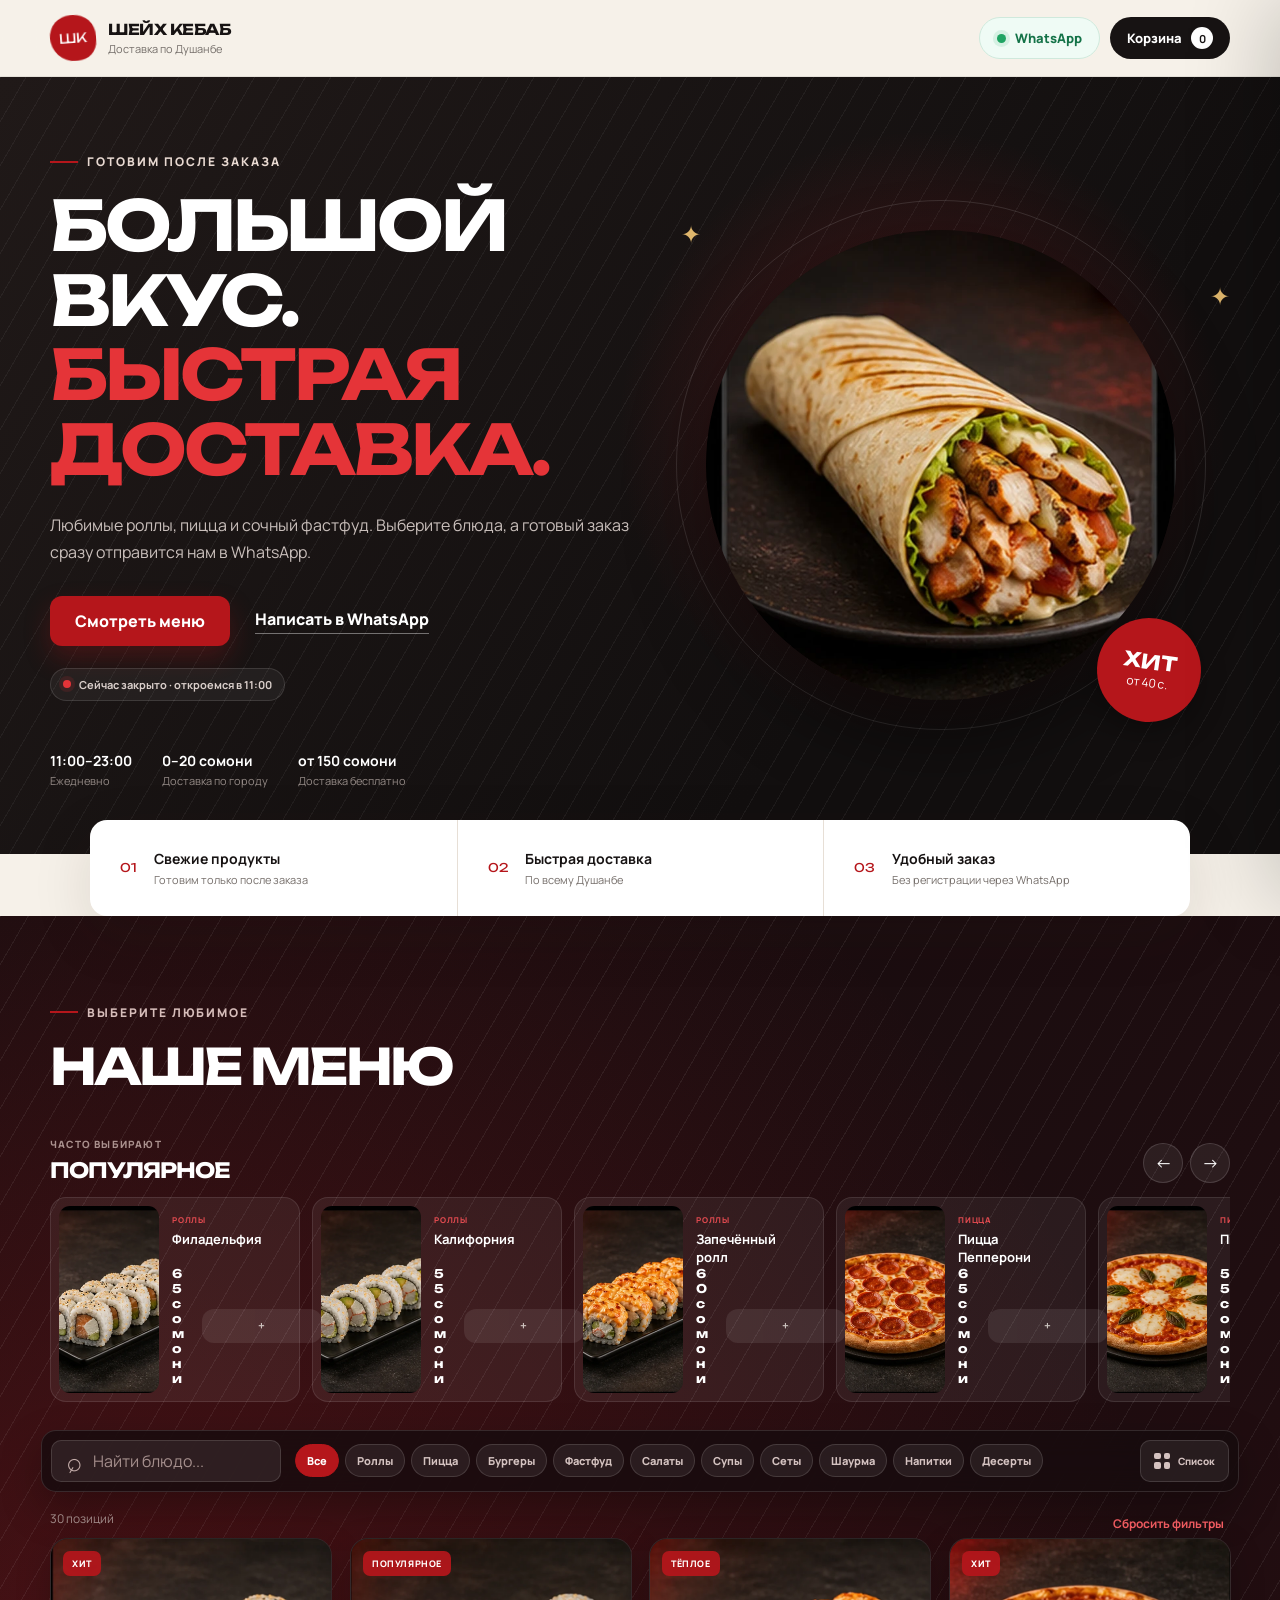
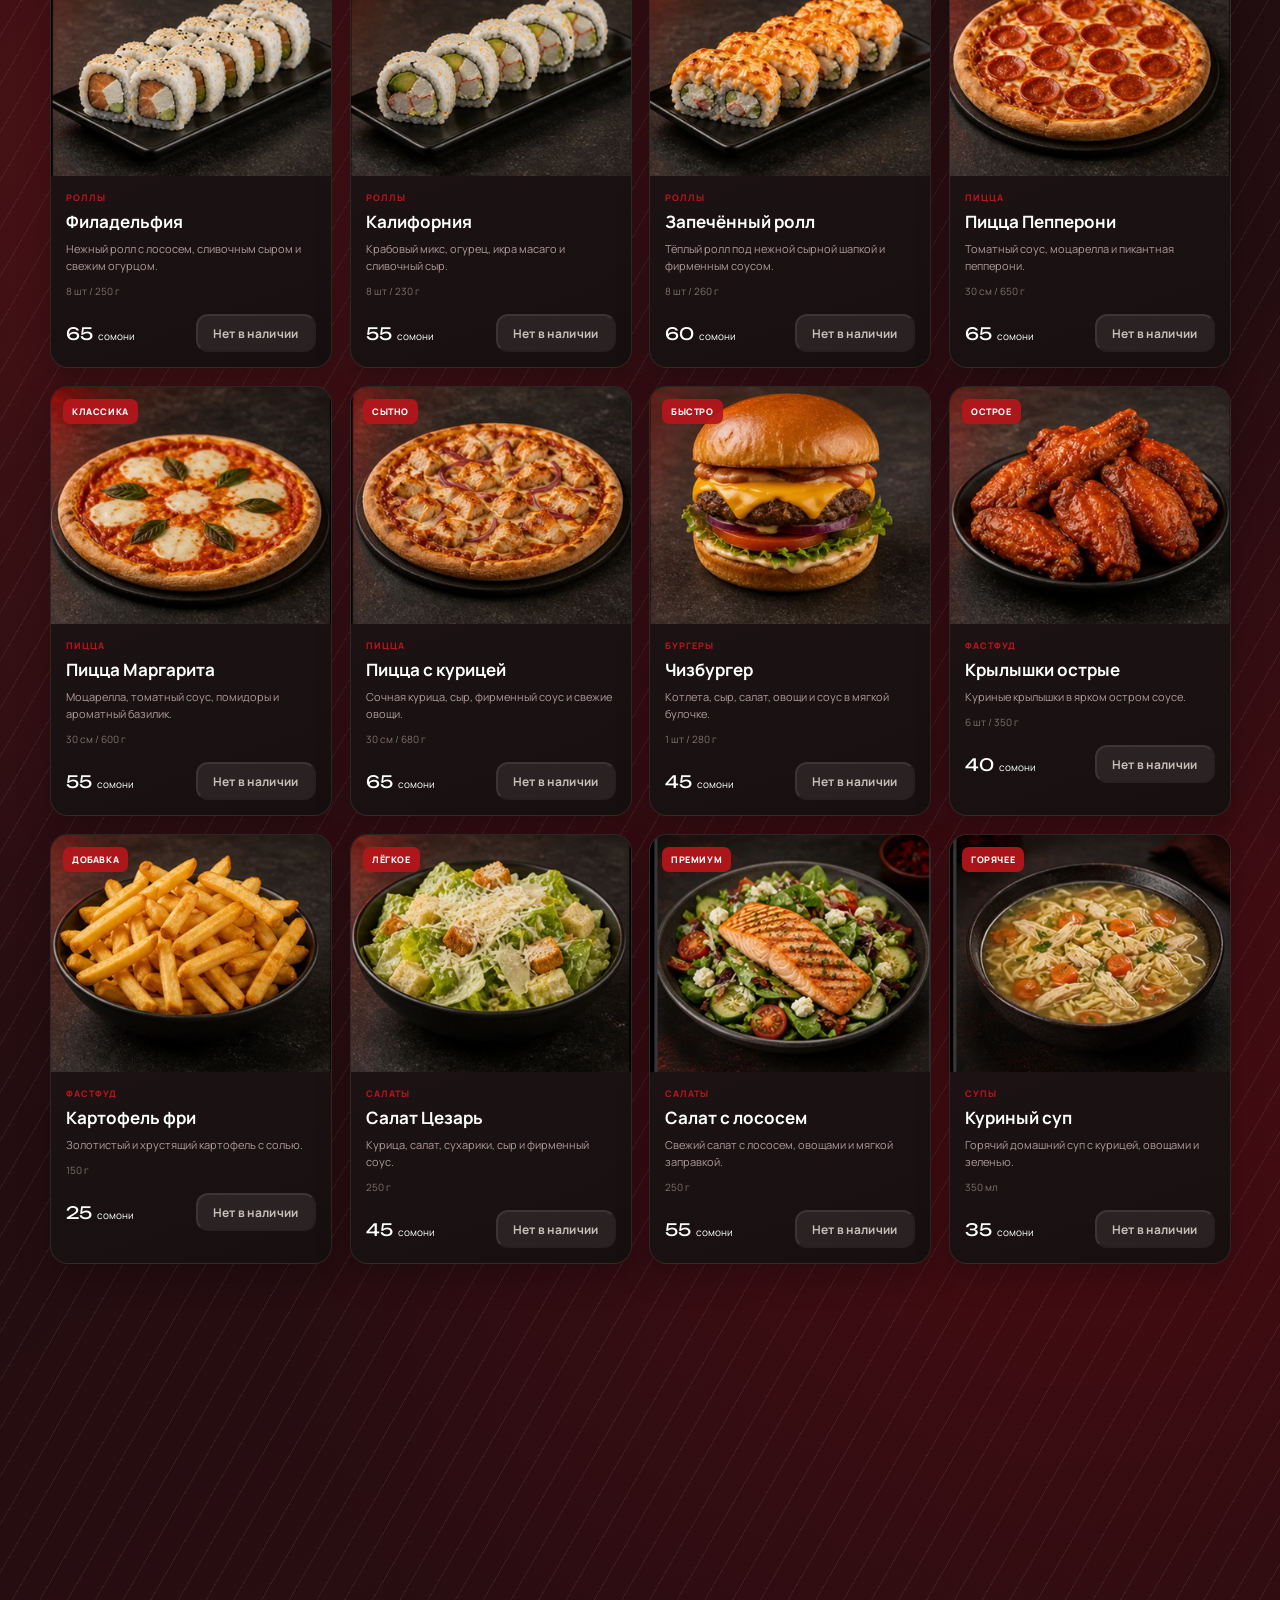
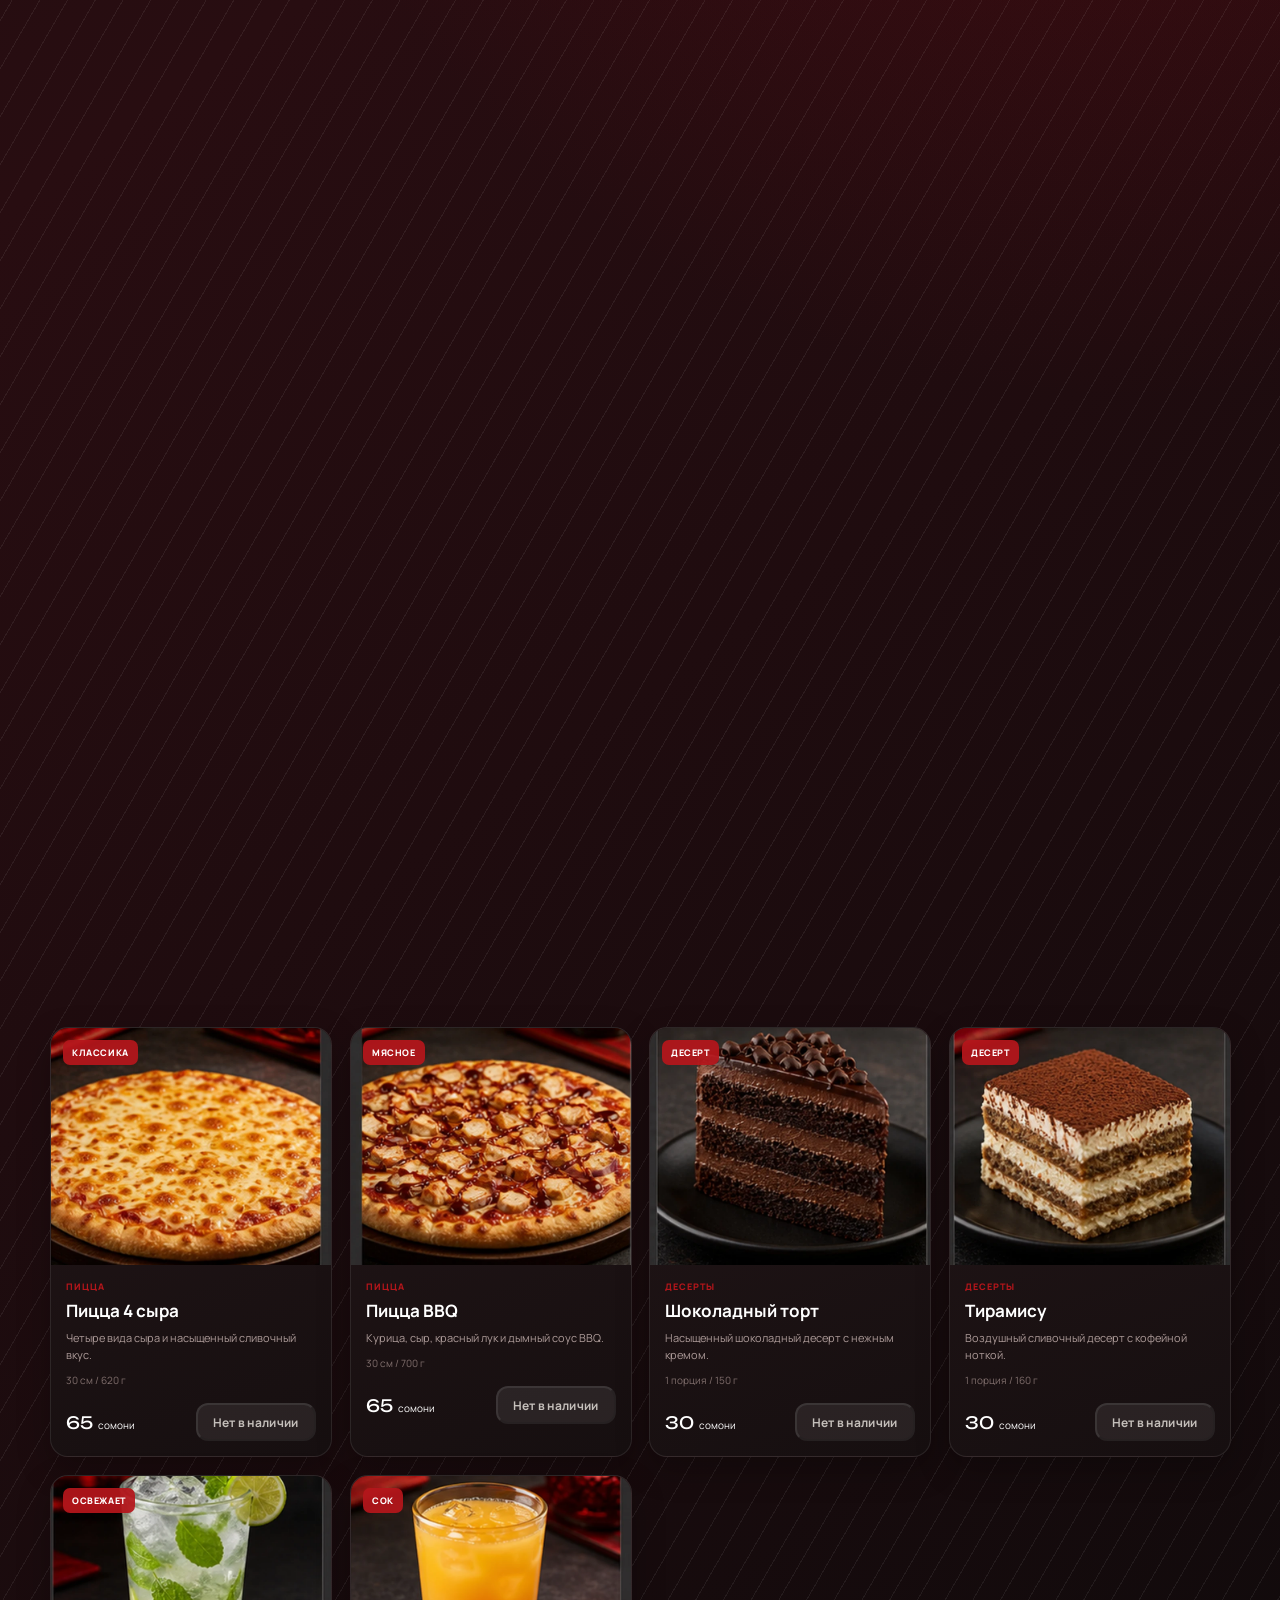
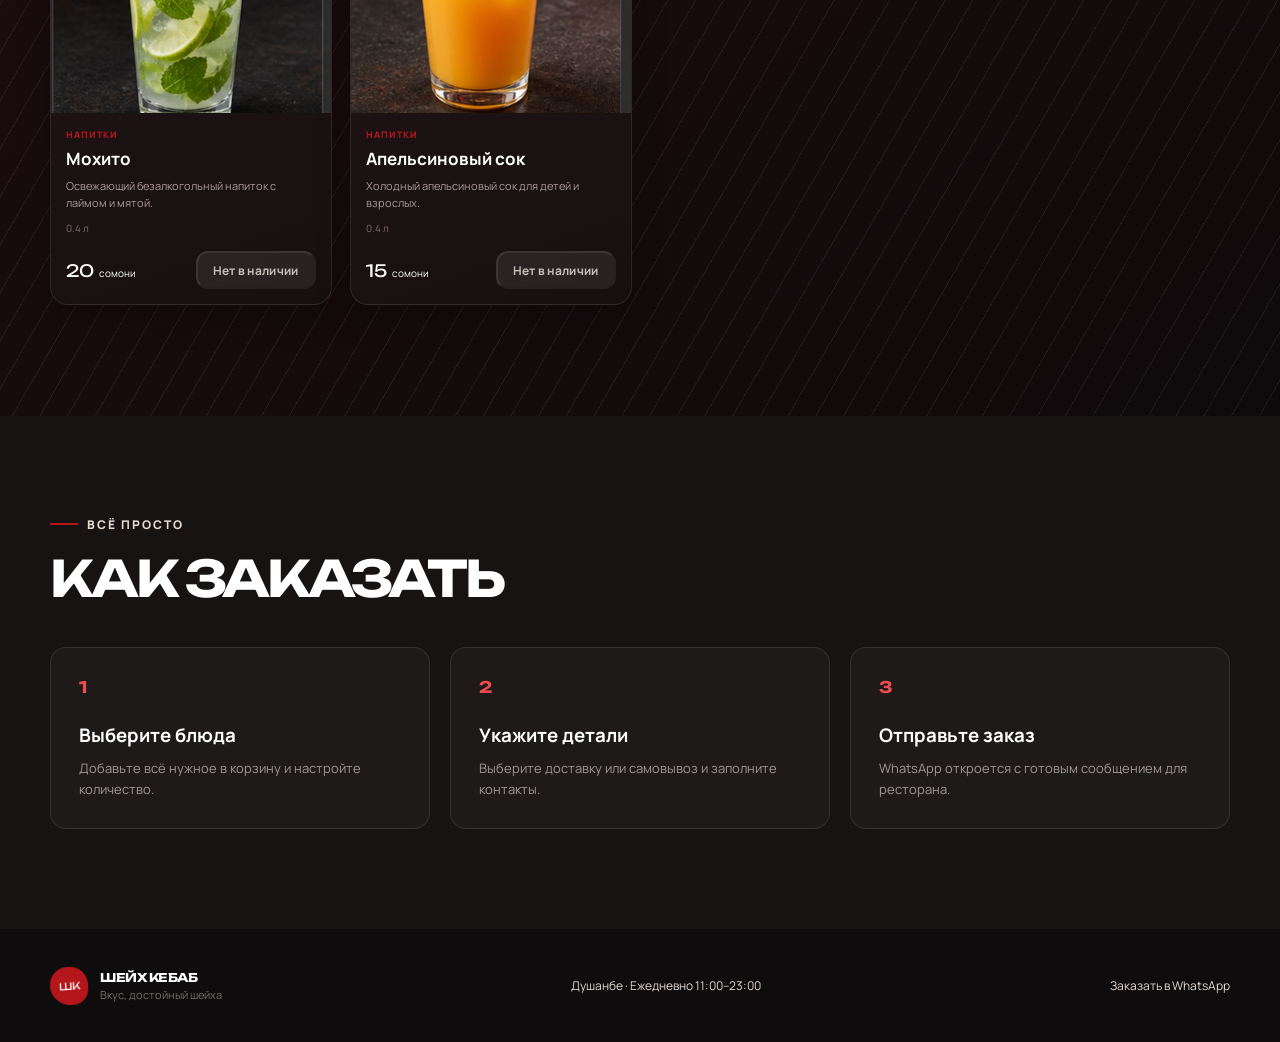
==== commit bda23034: "Update site: add admin panel, Supabase integration, responsive fixes, and unavailable state styling" ====
--- a/index.html
+++ b/index.html
@@ -233,6 +233,8 @@
   </div>
 
   <div class="toast" id="toast" role="status"></div>
+  <script src="https://cdn.jsdelivr.net/npm/@supabase/supabase-js@2/dist/supabase.min.js"></script>
+  <script src="supabase.config.js"></script>
   <script src="app.js"></script>
 </body>
 </html>
--- a/style.css
+++ b/style.css
@@ -522,7 +522,7 @@
   line-height: 1.55;
 }
 .product-size { margin-top: 10px; color: #806f6d; font-size: 10px; }
-.product-footer { margin-top: auto; padding-top: 16px; display: flex; align-items: center; justify-content: space-between; }
+.product-footer { margin-top: auto; padding-top: 16px; display: flex; align-items: center; justify-content: space-between; gap: 12px; flex-wrap: wrap; }
 .product-price { font-family: "Unbounded"; font-size: 17px; }
 .product-price { color: #fff; }
 .product-price small { font-family: "Manrope"; font-size: 10px; }
@@ -533,6 +533,25 @@
   font-weight: 800;
 }
 .add-button { width: 38px; height: 38px; border-radius: 10px; color: #fff; background: var(--red); font-size: 20px; }
+.unavailable-button,
+.add-button.disabled,
+.add-button:disabled,
+.primary-button.disabled,
+.primary-button:disabled {
+  width: auto;
+  min-width: 120px;
+  padding: 0 14px;
+  color: #f1ece6;
+  background: rgba(255,255,255,.1);
+  border-radius: 12px;
+  font-size: 12px;
+  font-weight: 700;
+  letter-spacing: .3px;
+  cursor: not-allowed;
+  opacity: .8;
+  transition: none;
+}
+.unavailable-button { display: inline-flex; justify-content: center; align-items: center; height: 38px; }
 .card-quantity { display: flex; align-items: center; gap: 8px; font-size: 12px; font-weight: 800; }
 .card-quantity button { width: 30px; height: 30px; border-radius: 8px; background: #f1ece6; }
 .empty-state { padding: 80px 20px; text-align: center; }
@@ -552,12 +571,95 @@
   display: flex;
   justify-content: space-between;
   align-items: center;
+  gap: 18px;
   color: #e2d8d4;
   background: #0e0c0c;
   font-size: 12px;
 }
 .footer-brand .brand-mark { width: 38px; height: 38px; font-size: 10px; }
 .footer-brand strong { color: #fff; font-size: 12px; }
+
+.hero-content,
+.hero-facts,
+.menu-tools,
+.steps,
+footer {
+  overflow-wrap: anywhere;
+  word-break: break-word;
+}
+
+.popular-card div { min-width: 0; }
+.popular-card strong { white-space: normal; }
+.popular-card small,
+.product-category,
+.product-price,
+.product-tag,
+.product-desc,
+.hero-text,
+.section-heading h2,
+.hero h1,
+.steps h3,
+.steps p,
+.footer-brand span,
+.category-toggle strong {
+  overflow-wrap: anywhere;
+  word-break: break-word;
+}
+
+.menu-tools {
+  overflow-x: auto;
+  min-width: 0;
+}
+
+@media (max-width: 1080px) {
+  .product-grid { grid-template-columns: repeat(3, 1fr); }
+}
+
+@media (max-width: 900px) {
+  .hero-content {
+    grid-template-columns: 1fr;
+    gap: 36px;
+  }
+  .hero-visual { order: -1; }
+  .hero-facts { flex-wrap: wrap; gap: 14px; }
+  .hero-actions { flex-wrap: wrap; gap: 12px; }
+  .menu-tools { top: 70px; }
+  .product-grid { grid-template-columns: repeat(2, 1fr); }
+  .steps { grid-template-columns: 1fr 1fr; }
+}
+
+@media (max-width: 720px) {
+  .hero h1 { font-size: clamp(34px, 8vw, 48px); }
+  .hero-facts { gap: 12px; }
+  .menu-tools {
+    flex-wrap: wrap;
+    gap: 12px;
+    padding: 12px;
+  }
+  .search-box,
+  .view-toggle,
+  .category-toggle,
+  .categories {
+    min-width: 0;
+  }
+  .product-grid { grid-template-columns: 1fr; }
+  .product-grid.list-view { grid-template-columns: 1fr; }
+  .product-card { min-height: auto; }
+  .product-body { min-height: auto; }
+  .product-footer { flex-direction: column; align-items: flex-start; gap: 10px; }
+  .how-it-works { padding: 60px max(20px, calc((100% - 1180px) / 2)); }
+  .steps { grid-template-columns: 1fr; }
+  footer { flex-direction: column; align-items: flex-start; }
+}
+
+@media (max-width: 560px) {
+  .section-heading { flex-direction: column; align-items: flex-start; gap: 18px; }
+  .popular-card { grid-template-columns: 1fr; min-height: auto; }
+  .popular-card > button:first-child { width: 100%; }
+  .popular-card img { height: 180px; }
+  .product-price { font-size: 16px; }
+  .hero-visual img { width: min(340px, 92%); }
+}
 .footer-brand small { color: #766e6b; }
 
 .floating-cart {
@@ -672,6 +774,8 @@
   border-radius: 10px;
   outline: 0;
   background: #fff;
+  font-size: 16px;
+  line-height: 1.35;
 }
 .modal input, .modal select { height: 46px; padding: 0 13px; }
 .modal textarea { padding: 13px; resize: vertical; }
@@ -845,7 +949,7 @@
   }
   .search-box { width: 0; min-width: 0; height: 42px; flex: 1 1 0; }
   .search-box span { font-size: 22px; }
-  .search-box input { min-width: 0; font-size: 13px; }
+  .search-box input { min-width: 0; font-size: 16px; }
   .category-picker {
     position: relative;
     width: 108px;
@@ -886,10 +990,34 @@
     border: 1px solid rgba(255,255,255,.16);
     box-shadow: 0 16px 40px rgba(0,0,0,.4);
   }
-  .modal-card { padding: 28px 20px 22px; }
+  .modal {
+    align-items: start;
+    overflow-y: auto;
+    overscroll-behavior: contain;
+    -webkit-overflow-scrolling: touch;
+  }
+  .modal-card {
+    max-height: calc(100dvh - 40px - env(safe-area-inset-top) - env(safe-area-inset-bottom));
+    margin: auto;
+    padding: 28px 20px 22px;
+    scroll-padding-top: 74px;
+    scroll-padding-bottom: 120px;
+    overscroll-behavior: contain;
+    -webkit-overflow-scrolling: touch;
+  }
   .modal h2 { font-size: 28px; }
   .modal form { grid-template-columns: 1fr; }
   .modal form > * { grid-column: 1 !important; }
+  .modal input, .modal textarea, .modal select {
+    font-size: 16px;
+  }
+  .modal input, .modal textarea, .modal select, .segmented span {
+    min-height: 48px;
+  }
+  .modal form > label, .modal fieldset {
+    scroll-margin-top: 74px;
+    scroll-margin-bottom: 120px;
+  }
   .product-view {
     padding: calc(14px + env(safe-area-inset-top)) calc(14px + env(safe-area-inset-right)) calc(14px + env(safe-area-inset-bottom)) calc(14px + env(safe-area-inset-left));
     place-items: center;
